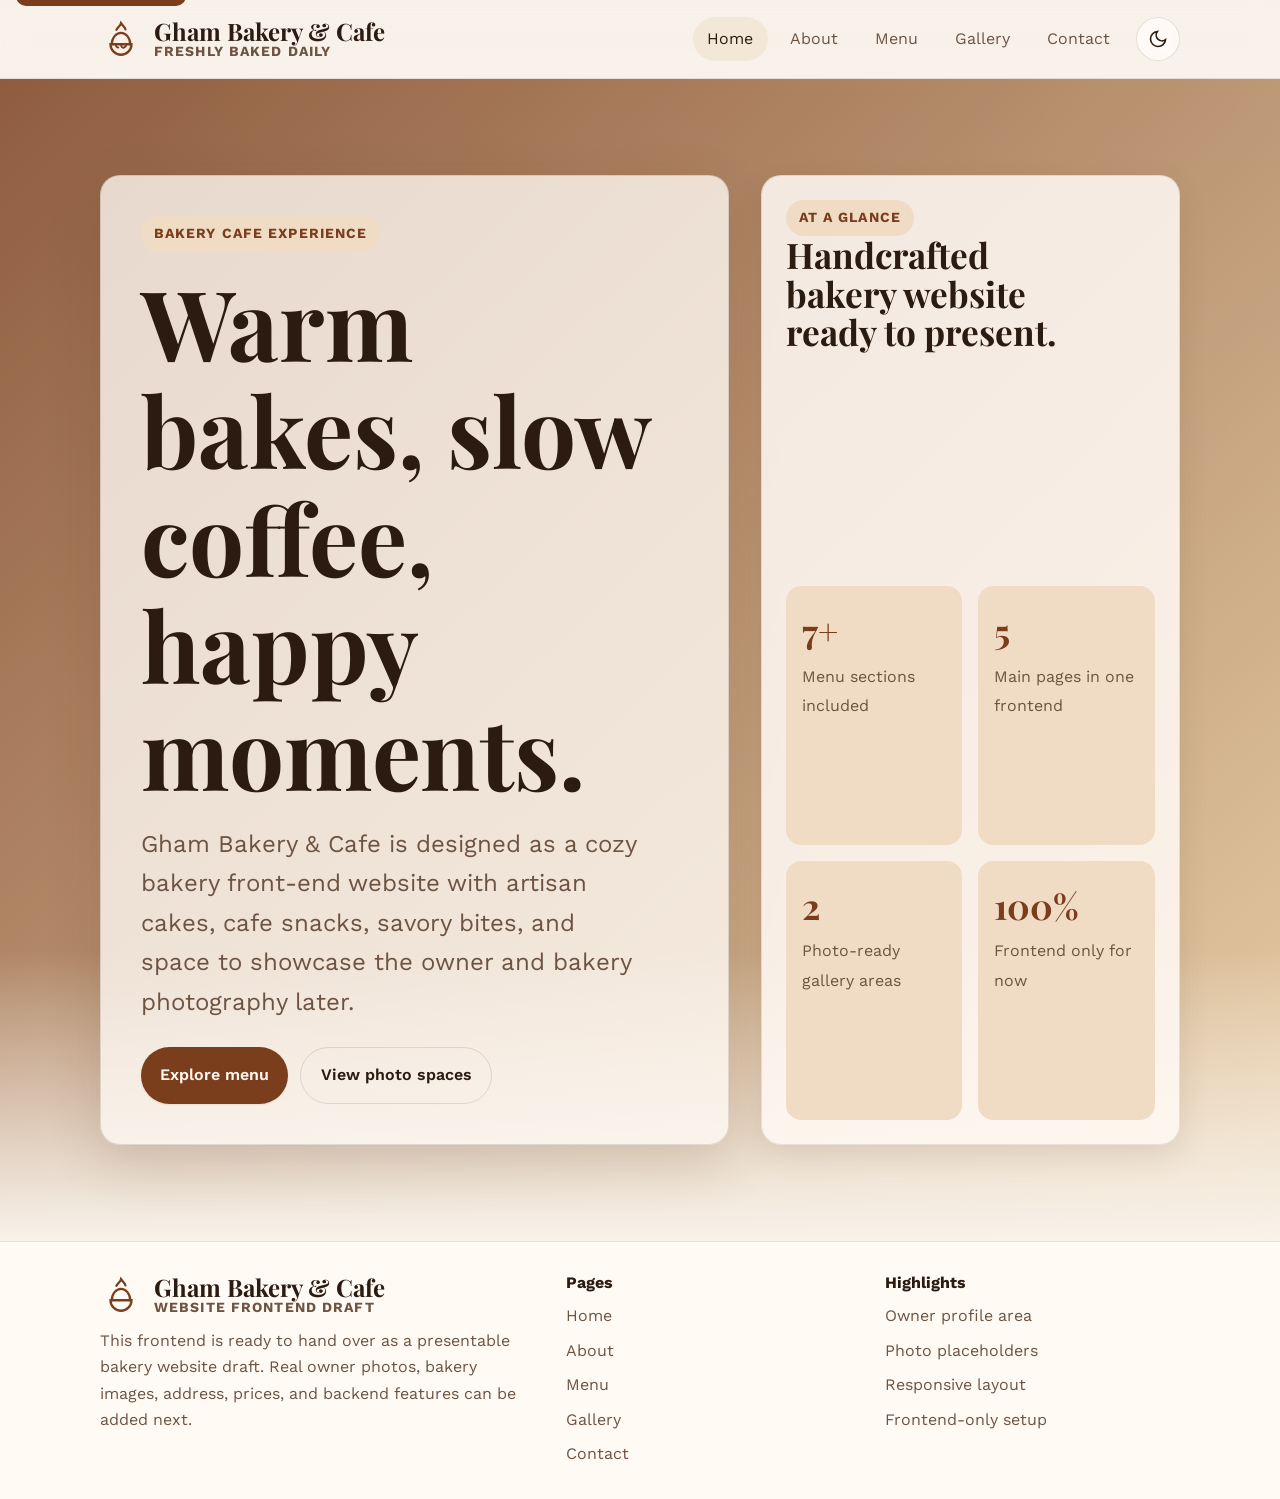
==== bakee.html @ 08cb5651 "Create bakee.html" ====
<!DOCTYPE html>
<html lang="en">
<head>
  <meta charset="UTF-8">
  <meta name="viewport" content="width=device-width, initial-scale=1.0">
  <title>Gham Bakery & Cafe</title>
  <meta name="description" content="Gham Bakery & Cafe serves fresh breads, cakes, pizzas, burgers, beverages, and cafe favorites in a warm bakery setting.">
  <meta property="og:title" content="Gham Bakery & Cafe">
  <meta property="og:description" content="Fresh bakes, cafe favorites, and warm hospitality at Gham Bakery & Cafe.">
  <meta property="og:type" content="website">
  <link rel="preconnect" href="https://fonts.googleapis.com">
  <link rel="preconnect" href="https://fonts.gstatic.com" crossorigin>
  <link href="https://fonts.googleapis.com/css2?family=Playfair+Display:wght@600;700&family=Work+Sans:wght@400;500;600;700&display=swap" rel="stylesheet">
  <style>
    /* Art direction: neighborhood bakery cafe → warm, inviting, handcrafted
       Palette: warm neutrals with deep cocoa accent and bakery gold highlights
       Typography: Playfair Display + Work Sans for artisan warmth with clean readability
       Density: balanced and spacious */

    :root, [data-theme="light"] {
      --text-xs: clamp(0.75rem, 0.7rem + 0.25vw, 0.875rem);
      --text-sm: clamp(0.875rem, 0.8rem + 0.35vw, 1rem);
      --text-base: clamp(1rem, 0.95rem + 0.25vw, 1.125rem);
      --text-lg: clamp(1.125rem, 1rem + 0.75vw, 1.5rem);
      --text-xl: clamp(1.5rem, 1.2rem + 1.25vw, 2.25rem);
      --text-2xl: clamp(2rem, 1.2rem + 2.5vw, 3.5rem);
      --text-3xl: clamp(2.5rem, 1rem + 4vw, 5rem);
      --text-hero: clamp(3rem, 0.5rem + 7vw, 7rem);

      --space-1: 0.25rem;
      --space-2: 0.5rem;
      --space-3: 0.75rem;
      --space-4: 1rem;
      --space-5: 1.25rem;
      --space-6: 1.5rem;
      --space-8: 2rem;
      --space-10: 2.5rem;
      --space-12: 3rem;
      --space-16: 4rem;
      --space-20: 5rem;
      --space-24: 6rem;
      --space-32: 8rem;

      --color-bg: #f8f2ea;
      --color-surface: #fffaf5;
      --color-surface-2: #f3e7d8;
      --color-surface-offset: #ead9c6;
      --color-surface-offset-2: #dcc3a7;
      --color-surface-dynamic: #d1b191;
      --color-divider: #d8c0a7;
      --color-border: rgba(84, 52, 29, 0.14);
      --color-text: #2b1b10;
      --color-text-muted: #6d5342;
      --color-text-faint: #a18671;
      --color-text-inverse: #fff8f0;
      --color-primary: #7a3e1d;
      --color-primary-hover: #5f2f15;
      --color-primary-active: #48210e;
      --color-primary-highlight: #f0dcc5;
      --color-secondary: #c78b2a;
      --color-secondary-soft: #f5e2bf;
      --radius-sm: 0.375rem;
      --radius-md: 0.625rem;
      --radius-lg: 0.95rem;
      --radius-xl: 1.25rem;
      --radius-full: 999px;
      --transition-interactive: 180ms cubic-bezier(0.16, 1, 0.3, 1);
      --shadow-sm: 0 1px 2px rgba(43, 27, 16, 0.08);
      --shadow-md: 0 10px 30px rgba(82, 54, 30, 0.12);
      --shadow-lg: 0 18px 54px rgba(74, 43, 16, 0.16);
      --content-narrow: 680px;
      --content-default: 1080px;
      --content-wide: 1240px;
      --font-display: 'Playfair Display', Georgia, serif;
      --font-body: 'Work Sans', Arial, sans-serif;
      --hero-image: linear-gradient(135deg, rgba(122,62,29,0.84), rgba(199,139,42,0.36)), radial-gradient(circle at top right, rgba(255,255,255,0.24), transparent 30%), url('https://picsum.photos/seed/gham-bakery-hero/1600/1100');
    }

    [data-theme="dark"] {
      --color-bg: #181210;
      --color-surface: #201916;
      --color-surface-2: #2a211c;
      --color-surface-offset: #342821;
      --color-surface-offset-2: #433126;
      --color-surface-dynamic: #583d2c;
      --color-divider: #44352b;
      --color-border: rgba(255, 233, 211, 0.12);
      --color-text: #f5e8da;
      --color-text-muted: #c8ae94;
      --color-text-faint: #8d755f;
      --color-text-inverse: #241812;
      --color-primary: #dd9b53;
      --color-primary-hover: #ebb06f;
      --color-primary-active: #f4c48d;
      --color-primary-highlight: #4a3428;
      --color-secondary: #f0c67b;
      --color-secondary-soft: #3c2c1f;
      --shadow-sm: 0 1px 2px rgba(0,0,0,0.22);
      --shadow-md: 0 10px 30px rgba(0,0,0,0.28);
      --shadow-lg: 0 20px 60px rgba(0,0,0,0.36);
      --hero-image: linear-gradient(135deg, rgba(24,18,16,0.78), rgba(221,155,83,0.26)), radial-gradient(circle at top right, rgba(255,255,255,0.06), transparent 32%), url('https://picsum.photos/seed/gham-bakery-hero-night/1600/1100');
    }

    @media (prefers-color-scheme: dark) {
      :root:not([data-theme]) {
        --color-bg: #181210;
        --color-surface: #201916;
        --color-surface-2: #2a211c;
        --color-surface-offset: #342821;
        --color-surface-offset-2: #433126;
        --color-surface-dynamic: #583d2c;
        --color-divider: #44352b;
        --color-border: rgba(255, 233, 211, 0.12);
        --color-text: #f5e8da;
        --color-text-muted: #c8ae94;
        --color-text-faint: #8d755f;
        --color-text-inverse: #241812;
        --color-primary: #dd9b53;
        --color-primary-hover: #ebb06f;
        --color-primary-active: #f4c48d;
        --color-primary-highlight: #4a3428;
        --color-secondary: #f0c67b;
        --color-secondary-soft: #3c2c1f;
        --shadow-sm: 0 1px 2px rgba(0,0,0,0.22);
        --shadow-md: 0 10px 30px rgba(0,0,0,0.28);
        --shadow-lg: 0 20px 60px rgba(0,0,0,0.36);
        --hero-image: linear-gradient(135deg, rgba(24,18,16,0.78), rgba(221,155,83,0.26)), radial-gradient(circle at top right, rgba(255,255,255,0.06), transparent 32%), url('https://picsum.photos/seed/gham-bakery-hero-night/1600/1100');
      }
    }

    *, *::before, *::after { box-sizing: border-box; margin: 0; padding: 0; }
    html {
      -moz-text-size-adjust: none;
      -webkit-text-size-adjust: none;
      text-size-adjust: none;
      -webkit-font-smoothing: antialiased;
      -moz-osx-font-smoothing: grayscale;
      text-rendering: optimizeLegibility;
      scroll-behavior: smooth;
      scroll-padding-top: 6rem;
    }
    body {
      min-height: 100dvh;
      line-height: 1.65;
      font-family: var(--font-body);
      font-size: var(--text-base);
      color: var(--color-text);
      background: linear-gradient(180deg, var(--color-bg), var(--color-surface));
    }
    img, picture, video, canvas, svg { display: block; max-width: 100%; height: auto; }
    input, button, textarea, select { font: inherit; color: inherit; }
    h1, h2, h3, h4 { text-wrap: balance; line-height: 1.1; }
    p, li { text-wrap: pretty; max-width: 70ch; }
    a { color: inherit; text-decoration: none; }
    button { cursor: pointer; background: none; border: none; }
    ::selection { background: rgba(199, 139, 42, 0.28); color: var(--color-text); }
    :focus-visible { outline: 2px solid var(--color-primary); outline-offset: 3px; border-radius: var(--radius-sm); }
    @media (prefers-reduced-motion: reduce) {
      *, *::before, *::after {
        animation-duration: 0.01ms !important;
        animation-iteration-count: 1 !important;
        transition-duration: 0.01ms !important;
        scroll-behavior: auto !important;
      }
    }

    .skip-link {
      position: absolute;
      left: var(--space-4);
      top: -3rem;
      background: var(--color-primary);
      color: var(--color-text-inverse);
      padding: var(--space-3) var(--space-4);
      border-radius: var(--radius-md);
      z-index: 200;
    }
    .skip-link:focus { top: var(--space-4); }
    .container {
      width: min(calc(100% - 2rem), var(--content-default));
      margin-inline: auto;
    }
    .section {
      padding-block: clamp(var(--space-12), 8vw, var(--space-24));
      content-visibility: auto;
    }
    .eyebrow {
      display: inline-flex;
      align-items: center;
      gap: var(--space-2);
      padding: 0.4rem 0.8rem;
      border-radius: var(--radius-full);
      background: var(--color-primary-highlight);
      color: var(--color-primary);
      font-size: var(--text-xs);
      text-transform: uppercase;
      letter-spacing: 0.08em;
      font-weight: 700;
    }
    .section-title {
      font-family: var(--font-display);
      font-size: var(--text-2xl);
      margin-top: var(--space-4);
      margin-bottom: var(--space-4);
    }
    .section-copy { color: var(--color-text-muted); }
    .btn {
      display: inline-flex;
      align-items: center;
      justify-content: center;
      min-height: 44px;
      padding: 0.9rem 1.2rem;
      border-radius: var(--radius-full);
      font-size: var(--text-sm);
      font-weight: 600;
      transition: transform var(--transition-interactive), background var(--transition-interactive), color var(--transition-interactive), box-shadow var(--transition-interactive);
    }
    .btn:hover { transform: translateY(-1px); }
    .btn-primary {
      background: var(--color-primary);
      color: var(--color-text-inverse);
      box-shadow: var(--shadow-sm);
    }
    .btn-primary:hover { background: var(--color-primary-hover); }
    .btn-secondary {
      background: transparent;
      color: var(--color-text);
      border: 1px solid var(--color-border);
    }
    .btn-secondary:hover { background: var(--color-surface-2); }
    .site-header {
      position: sticky;
      top: 0;
      z-index: 100;
      background: color-mix(in srgb, var(--color-bg) 86%, transparent);
      backdrop-filter: blur(14px);
      border-bottom: 1px solid color-mix(in srgb, var(--color-text) 10%, transparent);
    }
    .nav-wrap {
      display: flex;
      align-items: center;
      justify-content: space-between;
      gap: var(--space-4);
      min-height: 78px;
    }
    .brand {
      display: inline-flex;
      align-items: center;
      gap: var(--space-3);
      font-weight: 700;
    }
    .brand-mark {
      width: 42px;
      height: 42px;
      color: var(--color-primary);
    }
    .brand-name {
      display: flex;
      flex-direction: column;
      line-height: 1.05;
    }
    .brand-name strong {
      font-family: var(--font-display);
      font-size: var(--text-lg);
      font-weight: 700;
    }
    .brand-name span {
      color: var(--color-text-muted);
      font-size: var(--text-xs);
      letter-spacing: 0.08em;
      text-transform: uppercase;
    }
    .nav-actions { display: flex; align-items: center; gap: var(--space-3); }
    .nav-links {
      display: flex;
      align-items: center;
      gap: var(--space-2);
      flex-wrap: wrap;
    }
    .nav-links a {
      min-height: 44px;
      display: inline-flex;
      align-items: center;
      padding: 0.55rem 0.9rem;
      border-radius: var(--radius-full);
      font-size: var(--text-sm);
      color: var(--color-text-muted);
    }
    .nav-links a:hover,
    .nav-links a.active { background: var(--color-surface-2); color: var(--color-text); }
    .theme-toggle, .menu-toggle {
      min-width: 44px;
      min-height: 44px;
      display: inline-grid;
      place-items: center;
      border-radius: var(--radius-full);
      border: 1px solid var(--color-border);
      background: var(--color-surface);
    }
    .menu-toggle { display: none; }

    .hero {
      position: relative;
      min-height: min(88vh, 900px);
      display: grid;
      align-items: center;
      overflow: clip;
    }
    .hero::before {
      content: "";
      position: absolute;
      inset: 0;
      background: var(--hero-image);
      background-size: cover;
      background-position: center;
      transform: scale(1.02);
    }
    .hero::after {
      content: "";
      position: absolute;
      inset: auto 0 0;
      height: 25%;
      background: linear-gradient(to bottom, transparent, var(--color-bg));
    }
    .hero-inner {
      position: relative;
      z-index: 1;
      display: grid;
      grid-template-columns: 1.2fr 0.8fr;
      gap: var(--space-8);
      align-items: end;
      padding-block: clamp(var(--space-16), 10vw, var(--space-24));
    }
    .hero-copy {
      padding: clamp(var(--space-6), 4vw, var(--space-10));
      border-radius: var(--radius-xl);
      background: color-mix(in srgb, var(--color-surface) 78%, transparent);
      box-shadow: var(--shadow-lg);
      border: 1px solid color-mix(in srgb, var(--color-text) 12%, transparent);
    }
    .hero h1 {
      font-family: var(--font-display);
      font-size: var(--text-hero);
      max-width: 9ch;
      margin-top: var(--space-4);
    }
    .hero p {
      font-size: var(--text-lg);
      color: var(--color-text-muted);
      margin-top: var(--space-5);
    }
    .hero-actions {
      display: flex;
      flex-wrap: wrap;
      gap: var(--space-3);
      margin-top: var(--space-6);
    }
    .hero-card {
      align-self: stretch;
      display: grid;
      gap: var(--space-4);
      padding: var(--space-6);
      background: color-mix(in srgb, var(--color-surface) 86%, transparent);
      border-radius: var(--radius-xl);
      border: 1px solid color-mix(in srgb, var(--color-text) 10%, transparent);
      box-shadow: var(--shadow-md);
    }
    .hero-card h2 {
      font-family: var(--font-display);
      font-size: var(--text-xl);
    }
    .hero-stats {
      display: grid;
      grid-template-columns: repeat(2, minmax(0, 1fr));
      gap: var(--space-4);
    }
    .stat {
      padding: var(--space-4);
      border-radius: var(--radius-lg);
      background: var(--color-primary-highlight);
    }
    .stat strong {
      display: block;
      font-size: var(--text-xl);
      font-family: var(--font-display);
      color: var(--color-primary);
    }
    .stat span { color: var(--color-text-muted); font-size: var(--text-sm); }

    .page { display: none; }
    .page.active { display: block; }

    .summary-grid,
    .menu-grid,
    .gallery-grid,
    .info-grid,
    .contact-grid,
    .feature-grid {
      display: grid;
      gap: var(--space-6);
    }
    .summary-grid,
    .feature-grid,
    .contact-grid,
    .info-grid { grid-template-columns: repeat(2, minmax(0, 1fr)); }
    .menu-grid { grid-template-columns: repeat(3, minmax(0, 1fr)); }
    .gallery-grid { grid-template-columns: repeat(12, 1fr); }

    .card {
      background: var(--color-surface);
      border: 1px solid var(--color-border);
      border-radius: var(--radius-xl);
      box-shadow: var(--shadow-sm);
    }
    .card-pad { padding: clamp(var(--space-5), 3vw, var(--space-8)); }
    .card h3 {
      font-size: var(--text-lg);
      margin-bottom: var(--space-3);
    }
    .card p, .card li { color: var(--color-text-muted); }

    .owner-summary {
      display: grid;
      grid-template-columns: 0.8fr 1.2fr;
      gap: var(--space-6);
      align-items: stretch;
      margin-top: var(--space-8);
    }
    .photo-placeholder {
      display: grid;
      place-items: center;
      min-height: 320px;
      background:
        linear-gradient(135deg, color-mix(in srgb, var(--color-secondary) 20%, var(--color-surface-2)), color-mix(in srgb, var(--color-primary) 10%, var(--color-surface))),
        repeating-linear-gradient(45deg, transparent, transparent 10px, rgba(255,255,255,0.12) 10px, rgba(255,255,255,0.12) 20px);
      border: 2px dashed color-mix(in srgb, var(--color-primary) 26%, transparent);
      border-radius: var(--radius-xl);
      text-align: center;
      padding: var(--space-6);
    }
    .photo-placeholder span {
      display: block;
      color: var(--color-primary);
      font-size: var(--text-sm);
      font-weight: 700;
      text-transform: uppercase;
      letter-spacing: 0.08em;
      margin-bottom: var(--space-2);
    }

    .feature-list,
    .contact-list,
    .menu-items,
    .mini-list {
      list-style: none;
      display: grid;
      gap: var(--space-3);
    }
    .feature-list li,
    .menu-items li,
    .mini-list li {
      padding-top: var(--space-3);
      border-top: 1px solid color-mix(in srgb, var(--color-text) 10%, transparent);
    }
    .feature-list li:first-child,
    .menu-items li:first-child,
    .mini-list li:first-child { padding-top: 0; border-top: 0; }

    .menu-card .menu-head {
      display: flex;
      justify-content: space-between;
      gap: var(--space-3);
      align-items: center;
      margin-bottom: var(--space-4);
    }
    .menu-tag {
      padding: 0.35rem 0.7rem;
      border-radius: var(--radius-full);
      background: var(--color-secondary-soft);
      color: var(--color-primary);
      font-size: var(--text-xs);
      font-weight: 700;
      letter-spacing: 0.06em;
      text-transform: uppercase;
    }

    .gallery-item {
      position: relative;
      min-height: 220px;
      overflow: hidden;
      border-radius: var(--radius-xl);
      border: 1px solid var(--color-border);
      background: var(--color-surface);
      box-shadow: var(--shadow-sm);
      display: flex;
      align-items: end;
      padding: var(--space-5);
      isolation: isolate;
    }
    .gallery-item::before {
      content: "";
      position: absolute;
      inset: 0;
      background-size: cover;
      background-position: center;
      opacity: 0.25;
      z-index: -2;
    }
    .gallery-item::after {
      content: "";
      position: absolute;
      inset: 0;
      background: linear-gradient(to top, rgba(23, 16, 11, 0.72), rgba(23, 16, 11, 0.08));
      z-index: -1;
    }
    .gallery-item.large { grid-column: span 7; min-height: 360px; }
    .gallery-item.medium { grid-column: span 5; }
    .gallery-item.small { grid-column: span 4; }
    .gallery-item.tall { min-height: 320px; }
    .gallery-item .label {
      display: inline-block;
      padding: 0.35rem 0.7rem;
      border-radius: var(--radius-full);
      background: rgba(255,255,255,0.16);
      color: #fff8f0;
      font-size: var(--text-xs);
      text-transform: uppercase;
      letter-spacing: 0.08em;
      margin-bottom: var(--space-3);
    }
    .gallery-item h3 { color: #fff8f0; font-size: var(--text-lg); }
    .gallery-item p { color: rgba(255, 248, 240, 0.84); }
    .gallery-placeholder {
      display: grid;
      place-items: center;
      min-height: 300px;
      border: 2px dashed rgba(255,255,255,0.4);
      border-radius: calc(var(--radius-xl) - var(--space-2));
      backdrop-filter: blur(4px);
      text-align: center;
      padding: var(--space-6);
    }

    .gallery-item.one::before { background-image: url('https://picsum.photos/seed/gham-display-counter/1200/900'); }
    .gallery-item.two::before { background-image: url('https://picsum.photos/seed/gham-scenic-front/1200/900'); }
    .gallery-item.three::before { background-image: url('https://picsum.photos/seed/gham-cafe-corner/1200/900'); }
    .gallery-item.four::before { background-image: url('https://picsum.photos/seed/gham-evening-bakery/1200/900'); }
    .gallery-item.five::before { background-image: url('https://picsum.photos/seed/gham-window-view/1200/900'); }

    .contact-card form {
      display: grid;
      gap: var(--space-4);
    }
    .field {
      display: grid;
      gap: var(--space-2);
    }
    .field label { font-weight: 600; font-size: var(--text-sm); }
    .field input,
    .field textarea {
      width: 100%;
      padding: 0.95rem 1rem;
      border-radius: var(--radius-lg);
      border: 1px solid var(--color-border);
      background: var(--color-surface-2);
    }
    .field textarea { min-height: 150px; resize: vertical; }

    .page-hero {
      display: grid;
      gap: var(--space-5);
      align-items: start;
      grid-template-columns: 1fr auto;
      margin-bottom: var(--space-8);
    }
    .page-hero p { color: var(--color-text-muted); }

    footer {
      padding-block: var(--space-8);
      border-top: 1px solid color-mix(in srgb, var(--color-text) 10%, transparent);
      background: color-mix(in srgb, var(--color-surface) 82%, transparent);
    }
    .footer-grid {
      display: grid;
      grid-template-columns: 1.2fr 0.8fr 0.8fr;
      gap: var(--space-6);
      align-items: start;
    }
    .footer-note { color: var(--color-text-muted); font-size: var(--text-sm); }
    .footer-links {
      display: grid;
      gap: var(--space-2);
      font-size: var(--text-sm);
      color: var(--color-text-muted);
    }

    @media (max-width: 980px) {
      .hero-inner,
      .summary-grid,
      .feature-grid,
      .contact-grid,
      .info-grid,
      .owner-summary,
      .footer-grid,
      .page-hero { grid-template-columns: 1fr; }
      .menu-grid { grid-template-columns: repeat(2, minmax(0, 1fr)); }
      .gallery-item.large,
      .gallery-item.medium,
      .gallery-item.small { grid-column: span 6; }
      .nav-links {
        position: absolute;
        inset: calc(100% + 0.5rem) 1rem auto;
        background: var(--color-surface);
        border: 1px solid var(--color-border);
        border-radius: var(--radius-xl);
        box-shadow: var(--shadow-lg);
        padding: var(--space-4);
        display: none;
        flex-direction: column;
        align-items: stretch;
      }
      .nav-links.open { display: flex; }
      .nav-links a { width: 100%; }
      .menu-toggle { display: inline-grid; }
    }

    @media (max-width: 720px) {
      .hero { min-height: auto; }
      .hero-copy, .hero-card { padding: var(--space-5); }
      .hero h1 { max-width: 10ch; }
      .menu-grid { grid-template-columns: 1fr; }
      .gallery-grid { grid-template-columns: repeat(1, 1fr); }
      .gallery-item.large,
      .gallery-item.medium,
      .gallery-item.small { grid-column: auto; min-height: 280px; }
      .hero-stats { grid-template-columns: 1fr; }
      .nav-wrap { min-height: 72px; }
    }
  </style>
</head>
<body>
  <a class="skip-link" href="#main-content">Skip to content</a>
  <header class="site-header">
    <div class="container nav-wrap">
      <a class="brand" href="#home" aria-label="Gham Bakery & Cafe home">
        <svg class="brand-mark" viewBox="0 0 64 64" fill="none" aria-hidden="true">
          <path d="M18 40c0-10 6.6-17.3 14-17.3S46 30 46 40" stroke="currentColor" stroke-width="3.5" stroke-linecap="round"/>
          <path d="M16 40h32c0 8.8-7.2 16-16 16S16 48.8 16 40Z" stroke="currentColor" stroke-width="3.5"/>
          <path d="M25 18c1.6-3.6 6-6 7-10 2 3 5.6 5.3 6.7 9.2" stroke="currentColor" stroke-width="3.5" stroke-linecap="round"/>
          <path d="M24 40c0 2.8 1.8 5 4 5M32 40c0 3.1 2 5.5 4.5 5.5M40 40c0 2.4-1.6 4.4-3.4 4.9" stroke="currentColor" stroke-width="2.7" stroke-linecap="round"/>
        </svg>
        <span class="brand-name"><strong>Gham Bakery & Cafe</strong><span>Freshly baked daily</span></span>
      </a>
      <div class="nav-actions">
        <button class="menu-toggle" type="button" aria-label="Open navigation" aria-expanded="false" data-menu-toggle>
          <svg width="20" height="20" viewBox="0 0 24 24" fill="none" stroke="currentColor" stroke-width="2"><path d="M4 7h16M4 12h16M4 17h16"/></svg>
        </button>
        <nav class="nav-links" aria-label="Primary navigation" data-nav>
          <a href="#home" data-route="home">Home</a>
          <a href="#about" data-route="about">About</a>
          <a href="#menu" data-route="menu">Menu</a>
          <a href="#gallery" data-route="gallery">Gallery</a>
          <a href="#contact" data-route="contact">Contact</a>
        </nav>
        <button class="theme-toggle" type="button" data-theme-toggle aria-label="Switch theme">
          <svg width="20" height="20" viewBox="0 0 24 24" fill="none" stroke="currentColor" stroke-width="2"><path d="M21 12.79A9 9 0 1 1 11.21 3 7 7 0 0 0 21 12.79z"/></svg>
        </button>
      </div>
    </div>
  </header>

  <main id="main-content">
    <section class="hero page active" id="home" data-page="home">
      <div class="container hero-inner">
        <div class="hero-copy">
          <span class="eyebrow">Bakery cafe experience</span>
          <h1>Warm bakes, slow coffee, happy moments.</h1>
          <p>Gham Bakery & Cafe is designed as a cozy bakery front-end website with artisan cakes, cafe snacks, savory bites, and space to showcase the owner and bakery photography later.</p>
          <div class="hero-actions">
            <a class="btn btn-primary" href="#menu">Explore menu</a>
            <a class="btn btn-secondary" href="#gallery">View photo spaces</a>
          </div>
        </div>
        <aside class="hero-card" aria-label="Quick bakery highlights">
          <div>
            <span class="eyebrow">At a glance</span>
            <h2>Handcrafted bakery website ready to present.</h2>
          </div>
          <div class="hero-stats">
            <div class="stat"><strong>7+</strong><span>Menu sections included</span></div>
            <div class="stat"><strong>5</strong><span>Main pages in one frontend</span></div>
            <div class="stat"><strong>2</strong><span>Photo-ready gallery areas</span></div>
            <div class="stat"><strong>100%</strong><span>Frontend only for now</span></div>
          </div>
        </aside>
      </div>
    </section>

    <section class="page section" id="about" data-page="about">
      <div class="container">
        <div class="page-hero">
          <div>
            <span class="eyebrow">About the bakery</span>
            <h2 class="section-title">A warm story for the brand and the people behind it.</h2>
            <p>Use this section to introduce the bakery, the owner, the promise of freshness, and the cafe vibe that makes regular guests come back.</p>
          </div>
          <a class="btn btn-secondary" href="#contact">Book an enquiry</a>
        </div>

        <div class="summary-grid">
          <article class="card card-pad">
            <h3>Bakery summary</h3>
            <p>Gham Bakery & Cafe can be presented as a neighborhood spot for oven-fresh breads, celebration cakes, tea-time snacks, and comfort food served in a welcoming space. The summary copy is intentionally business-ready so you can hand it over directly and refine it later with real history, opening year, or signature items.</p>
          </article>
          <article class="card card-pad">
            <h3>Owner summary</h3>
            <p>The owner section is prepared as a dedicated story area where you can later add a portrait, a short message, and details about the bakery vision, quality standards, and customer care. This creates a more personal brand feel than a menu-only website.</p>
          </article>
        </div>

        <div class="owner-summary">
          <div class="photo-placeholder card">
            <div>
              <span>Owner photo placeholder</span>
              <p>Add the bakery owner image here later. This block is already sized for a portrait or half-body photo.</p>
            </div>
          </div>
          <article class="card card-pad">
            <h3>Why guests choose Gham Bakery & Cafe</h3>
            <ul class="feature-list">
              <li>Fresh bakery display with classic cakes, pastries, brownies, cookies, and quick dessert options.</li>
              <li>Cafe-style menu that goes beyond sweets with pizzas, burgers, sandwiches, fries, and beverages.</li>
              <li>A space designed for casual family visits, evening coffee breaks, takeaway orders, and small celebrations.</li>
              <li>Owner-focused storytelling area that can later include a personal note, photograph, and bakery journey.</li>
            </ul>
          </article>
        </div>
      </div>
    </section>

    <section class="page section" id="menu" data-page="menu">
      <div class="container">
        <div class="page-hero">
          <div>
            <span class="eyebrow">Menu page</span>
            <h2 class="section-title">A bakery cafe menu with sweet, savory, and beverage sections.</h2>
            <p>This menu is structured to feel complete for a bakery cafe, while still being easy to edit later when the owner shares exact items and prices.</p>
          </div>
          <a class="btn btn-primary" href="#contact">Ask for custom pricing</a>
        </div>

        <div class="menu-grid">
          <article class="card card-pad menu-card">
            <div class="menu-head"><h3>Cakes</h3><span class="menu-tag">Celebration</span></div>
            <ul class="menu-items">
              <li>Chocolate truffle cake</li>
              <li>Black forest cake</li>
              <li>Fresh fruit cake</li>
              <li>Red velvet cake</li>
              <li>Butterscotch crunch cake</li>
            </ul>
          </article>
          <article class="card card-pad menu-card">
            <div class="menu-head"><h3>Pastries & Desserts</h3><span class="menu-tag">Sweet bites</span></div>
            <ul class="menu-items">
              <li>Mini pastries</li>
              <li>Brownies</li>
              <li>Cheesecake slices</li>
              <li>Muffins</li>
              <li>Cookies and tea cakes</li>
            </ul>
          </article>
          <article class="card card-pad menu-card">
            <div class="menu-head"><h3>Beverages</h3><span class="menu-tag">Cafe drinks</span></div>
            <ul class="menu-items">
              <li>Espresso and Americano</li>
              <li>Cappuccino and latte</li>
              <li>Cold coffee</li>
              <li>Hot chocolate</li>
              <li>Tea, green tea, iced tea</li>
            </ul>
          </article>
          <article class="card card-pad menu-card">
            <div class="menu-head"><h3>Pizzas</h3><span class="menu-tag">Savory</span></div>
            <ul class="menu-items">
              <li>Margherita pizza</li>
              <li>Farm fresh pizza</li>
              <li>Corn and cheese pizza</li>
              <li>Paneer tikka pizza</li>
              <li>Loaded veggie pizza</li>
            </ul>
          </article>
          <article class="card card-pad menu-card">
            <div class="menu-head"><h3>Burgers</h3><span class="menu-tag">Cafe favorites</span></div>
            <ul class="menu-items">
              <li>Classic veg burger</li>
              <li>Crispy paneer burger</li>
              <li>Cheese burst burger</li>
              <li>Peri peri burger</li>
              <li>Fries combo burger</li>
            </ul>
          </article>
          <article class="card card-pad menu-card">
            <div class="menu-head"><h3>Sandwiches & Wraps</h3><span class="menu-tag">Quick eats</span></div>
            <ul class="menu-items">
              <li>Grilled veg sandwich</li>
              <li>Cheese corn sandwich</li>
              <li>Paneer tikka wrap</li>
              <li>Mexican veggie wrap</li>
              <li>Club sandwich</li>
            </ul>
          </article>
          <article class="card card-pad menu-card">
            <div class="menu-head"><h3>Snacks</h3><span class="menu-tag">Tea-time</span></div>
            <ul class="menu-items">
              <li>Garlic bread</li>
              <li>French fries</li>
              <li>Cheese loaded fries</li>
              <li>Puff patties</li>
              <li>Nachos with dip</li>
            </ul>
          </article>
          <article class="card card-pad menu-card">
            <div class="menu-head"><h3>Breads & Daily Bakes</h3><span class="menu-tag">Fresh oven</span></div>
            <ul class="menu-items">
              <li>Milk bread loaf</li>
              <li>Garlic loaf</li>
              <li>Bun maska</li>
              <li>Croissants</li>
              <li>Focaccia and artisan buns</li>
            </ul>
          </article>
          <article class="card card-pad menu-card">
            <div class="menu-head"><h3>Special orders</h3><span class="menu-tag">Custom</span></div>
            <ul class="menu-items">
              <li>Birthday and anniversary cakes</li>
              <li>Bulk dessert boxes</li>
              <li>Party snack platters</li>
              <li>Corporate gifting hampers</li>
              <li>Seasonal festive bakes</li>
            </ul>
          </article>
        </div>
      </div>
    </section>

    <section class="page section" id="gallery" data-page="gallery">
      <div class="container">
        <div class="page-hero">
          <div>
            <span class="eyebrow">Photo gallery</span>
            <h2 class="section-title">Dedicated spaces for bakery photos, interiors, and scenic outside views.</h2>
            <p>The gallery mixes visual placeholders with ready-made captions so real photos can be replaced later without redesigning the page.</p>
          </div>
          <a class="btn btn-secondary" href="#about">See owner section</a>
        </div>

        <div class="gallery-grid">
          <article class="gallery-item large one">
            <div class="gallery-placeholder">
              <div>
                <span class="label">Inside bakery</span>
                <h3>Main bakery display area</h3>
                <p>Replace this area with a real wide photo of the bakery interior, pastry counter, or seating zone.</p>
              </div>
            </div>
          </article>
          <article class="gallery-item medium two tall">
            <div class="gallery-placeholder">
              <div>
                <span class="label">Outside view</span>
                <h3>Scenic front view</h3>
                <p>Keep this spot for the building exterior, entrance branding, or evening storefront lighting.</p>
              </div>
            </div>
          </article>
          <article class="gallery-item small three">
            <div class="gallery-placeholder">
              <div>
                <span class="label">Cafe corner</span>
                <h3>Seating or coffee station</h3>
                <p>Add a cozy cafe photo here.</p>
              </div>
            </div>
          </article>
          <article class="gallery-item small four">
            <div class="gallery-placeholder">
              <div>
                <span class="label">Evening mood</span>
                <h3>Night lighting shot</h3>
                <p>Use for outside ambience or signage.</p>
              </div>
            </div>
          </article>
          <article class="gallery-item medium five">
            <div class="gallery-placeholder">
              <div>
                <span class="label">Window scene</span>
                <h3>Bakery and neighborhood feel</h3>
                <p>Ideal for scenic road-side view, storefront glass, or customer-facing corner shots.</p>
              </div>
            </div>
          </article>
        </div>
      </div>
    </section>

    <section class="page section" id="contact" data-page="contact">
      <div class="container">
        <div class="page-hero">
          <div>
            <span class="eyebrow">Contact page</span>
            <h2 class="section-title">Clear contact details, enquiry form, and bakery visit information.</h2>
            <p>This page is frontend-only right now, so the form is ready visually and can be connected to backend logic later.</p>
          </div>
          <a class="btn btn-primary" href="#home">Back to home</a>
        </div>

        <div class="contact-grid">
          <article class="card card-pad">
            <h3>Visit or contact</h3>
            <ul class="contact-list">
              <li><strong>Phone:</strong> +91 XXXXX XXXXX</li>
              <li><strong>Email:</strong> hello@ghambakerycafe.com</li>
              <li><strong>Address:</strong> Add full bakery address here</li>
              <li><strong>Hours:</strong> 9:00 AM to 10:00 PM (editable)</li>
              <li><strong>Services:</strong> Dine-in, takeaway, custom cake orders, celebrations</li>
            </ul>
          </article>
          <article class="card card-pad contact-card">
            <h3>Send an enquiry</h3>
            <form>
              <div class="field">
                <label for="name">Name</label>
                <input id="name" type="text" placeholder="Your name">
              </div>
              <div class="field">
                <label for="phone">Phone</label>
                <input id="phone" type="tel" placeholder="Your phone number">
              </div>
              <div class="field">
                <label for="message">Message</label>
                <textarea id="message" placeholder="Ask about cakes, bookings, or custom orders"></textarea>
              </div>
              <button class="btn btn-primary" type="button">Frontend form ready</button>
            </form>
          </article>
        </div>

        <div class="info-grid" style="margin-top: var(--space-6);">
          <article class="card card-pad">
            <h3>What this website already includes</h3>
            <ul class="mini-list">
              <li>Dedicated home, about, menu, gallery, and contact sections.</li>
              <li>Navbar with smooth section-based navigation and mobile menu.</li>
              <li>Photo placeholders for owner, bakery inside, and scenic outside view.</li>
              <li>Responsive frontend structure with dark mode support.</li>
            </ul>
          </article>
          <article class="card card-pad">
            <h3>What can be added next</h3>
            <ul class="mini-list">
              <li>Real contact form submission and admin management.</li>
              <li>WhatsApp ordering, online menu prices, and cake booking flow.</li>
              <li>Photo uploads, Google Maps embed, and real testimonials.</li>
              <li>Backend dashboard, order system, and dynamic content editing.</li>
            </ul>
          </article>
        </div>
      </div>
    </section>
  </main>

  <footer>
    <div class="container footer-grid">
      <div>
        <div class="brand" style="margin-bottom: var(--space-3);">
          <svg class="brand-mark" viewBox="0 0 64 64" fill="none" aria-hidden="true">
            <path d="M18 40c0-10 6.6-17.3 14-17.3S46 30 46 40" stroke="currentColor" stroke-width="3.5" stroke-linecap="round"/>
            <path d="M16 40h32c0 8.8-7.2 16-16 16S16 48.8 16 40Z" stroke="currentColor" stroke-width="3.5"/>
            <path d="M25 18c1.6-3.6 6-6 7-10 2 3 5.6 5.3 6.7 9.2" stroke="currentColor" stroke-width="3.5" stroke-linecap="round"/>
          </svg>
          <span class="brand-name"><strong>Gham Bakery & Cafe</strong><span>Website frontend draft</span></span>
        </div>
        <p class="footer-note">This frontend is ready to hand over as a presentable bakery website draft. Real owner photos, bakery images, address, prices, and backend features can be added next.</p>
      </div>
      <div>
        <h3 style="font-size: var(--text-sm); margin-bottom: var(--space-3);">Pages</h3>
        <nav class="footer-links" aria-label="Footer pages">
          <a href="#home">Home</a>
          <a href="#about">About</a>
          <a href="#menu">Menu</a>
          <a href="#gallery">Gallery</a>
          <a href="#contact">Contact</a>
        </nav>
      </div>
      <div>
        <h3 style="font-size: var(--text-sm); margin-bottom: var(--space-3);">Highlights</h3>
        <div class="footer-links">
          <span>Owner profile area</span>
          <span>Photo placeholders</span>
          <span>Responsive layout</span>
          <span>Frontend-only setup</span>
        </div>
      </div>
    </div>
  </footer>

  <script>
    (function () {
      const html = document.documentElement;
      const toggle = document.querySelector('[data-theme-toggle]');
      const prefersDark = window.matchMedia('(prefers-color-scheme: dark)').matches;
      let theme = prefersDark ? 'dark' : 'light';
      html.setAttribute('data-theme', theme);

      const updateThemeIcon = () => {
        toggle.innerHTML = theme === 'dark'
          ? '<svg width="20" height="20" viewBox="0 0 24 24" fill="none" stroke="currentColor" stroke-width="2"><circle cx="12" cy="12" r="5"/><path d="M12 1v2M12 21v2M4.22 4.22l1.42 1.42M18.36 18.36l1.42 1.42M1 12h2M21 12h2M4.22 19.78l1.42-1.42M18.36 5.64l1.42-1.42"/></svg>'
          : '<svg width="20" height="20" viewBox="0 0 24 24" fill="none" stroke="currentColor" stroke-width="2"><path d="M21 12.79A9 9 0 1 1 11.21 3 7 7 0 0 0 21 12.79z"/></svg>';
        toggle.setAttribute('aria-label', 'Switch to ' + (theme === 'dark' ? 'light' : 'dark') + ' mode');
      };
      updateThemeIcon();
      toggle.addEventListener('click', () => {
        theme = theme === 'dark' ? 'light' : 'dark';
        html.setAttribute('data-theme', theme);
        updateThemeIcon();
      });

      const pages = document.querySelectorAll('[data-page]');
      const links = document.querySelectorAll('[data-route]');
      const nav = document.querySelector('[data-nav]');
      const menuToggle = document.querySelector('[data-menu-toggle]');

      const showPage = () => {
        const route = (window.location.hash || '#home').replace('#', '');
        pages.forEach(page => page.classList.toggle('active', page.dataset.page === route));
        links.forEach(link => link.classList.toggle('active', link.dataset.route === route));
        nav.classList.remove('open');
        menuToggle.setAttribute('aria-expanded', 'false');
        window.scrollTo({ top: 0, behavior: 'smooth' });
      };

      menuToggle.addEventListener('click', () => {
        const open = nav.classList.toggle('open');
        menuToggle.setAttribute('aria-expanded', String(open));
      });

      window.addEventListener('hashchange', showPage);
      showPage();
    })();
  </script>
</body>
</html>
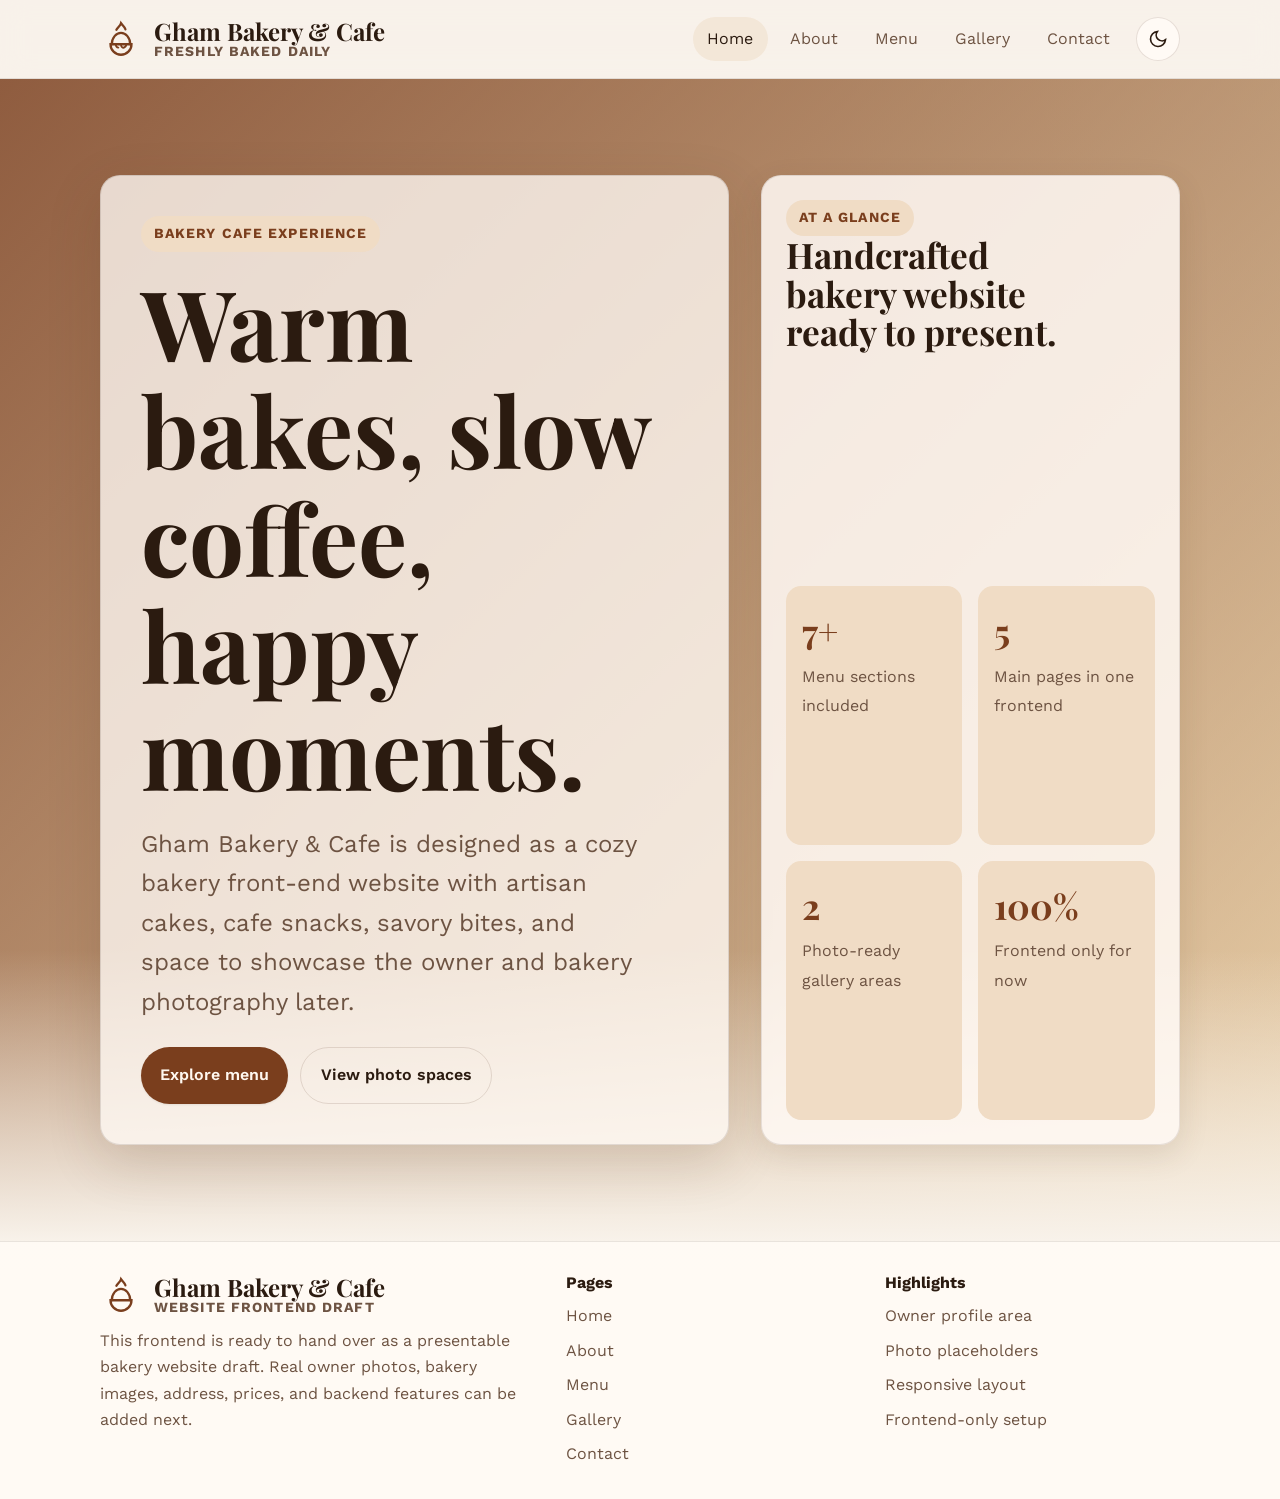
==== commit ca453e7a: "Update bakee.html" ====
--- a/bakee.html
+++ b/bakee.html
@@ -11,634 +11,9 @@
   <link rel="preconnect" href="https://fonts.googleapis.com">
   <link rel="preconnect" href="https://fonts.gstatic.com" crossorigin>
   <link href="https://fonts.googleapis.com/css2?family=Playfair+Display:wght@600;700&family=Work+Sans:wght@400;500;600;700&display=swap" rel="stylesheet">
-  <style>
-    /* Art direction: neighborhood bakery cafe → warm, inviting, handcrafted
-       Palette: warm neutrals with deep cocoa accent and bakery gold highlights
-       Typography: Playfair Display + Work Sans for artisan warmth with clean readability
-       Density: balanced and spacious */
-
-    :root, [data-theme="light"] {
-      --text-xs: clamp(0.75rem, 0.7rem + 0.25vw, 0.875rem);
-      --text-sm: clamp(0.875rem, 0.8rem + 0.35vw, 1rem);
-      --text-base: clamp(1rem, 0.95rem + 0.25vw, 1.125rem);
-      --text-lg: clamp(1.125rem, 1rem + 0.75vw, 1.5rem);
-      --text-xl: clamp(1.5rem, 1.2rem + 1.25vw, 2.25rem);
-      --text-2xl: clamp(2rem, 1.2rem + 2.5vw, 3.5rem);
-      --text-3xl: clamp(2.5rem, 1rem + 4vw, 5rem);
-      --text-hero: clamp(3rem, 0.5rem + 7vw, 7rem);
-
-      --space-1: 0.25rem;
-      --space-2: 0.5rem;
-      --space-3: 0.75rem;
-      --space-4: 1rem;
-      --space-5: 1.25rem;
-      --space-6: 1.5rem;
-      --space-8: 2rem;
-      --space-10: 2.5rem;
-      --space-12: 3rem;
-      --space-16: 4rem;
-      --space-20: 5rem;
-      --space-24: 6rem;
-      --space-32: 8rem;
-
-      --color-bg: #f8f2ea;
-      --color-surface: #fffaf5;
-      --color-surface-2: #f3e7d8;
-      --color-surface-offset: #ead9c6;
-      --color-surface-offset-2: #dcc3a7;
-      --color-surface-dynamic: #d1b191;
-      --color-divider: #d8c0a7;
-      --color-border: rgba(84, 52, 29, 0.14);
-      --color-text: #2b1b10;
-      --color-text-muted: #6d5342;
-      --color-text-faint: #a18671;
-      --color-text-inverse: #fff8f0;
-      --color-primary: #7a3e1d;
-      --color-primary-hover: #5f2f15;
-      --color-primary-active: #48210e;
-      --color-primary-highlight: #f0dcc5;
-      --color-secondary: #c78b2a;
-      --color-secondary-soft: #f5e2bf;
-      --radius-sm: 0.375rem;
-      --radius-md: 0.625rem;
-      --radius-lg: 0.95rem;
-      --radius-xl: 1.25rem;
-      --radius-full: 999px;
-      --transition-interactive: 180ms cubic-bezier(0.16, 1, 0.3, 1);
-      --shadow-sm: 0 1px 2px rgba(43, 27, 16, 0.08);
-      --shadow-md: 0 10px 30px rgba(82, 54, 30, 0.12);
-      --shadow-lg: 0 18px 54px rgba(74, 43, 16, 0.16);
-      --content-narrow: 680px;
-      --content-default: 1080px;
-      --content-wide: 1240px;
-      --font-display: 'Playfair Display', Georgia, serif;
-      --font-body: 'Work Sans', Arial, sans-serif;
-      --hero-image: linear-gradient(135deg, rgba(122,62,29,0.84), rgba(199,139,42,0.36)), radial-gradient(circle at top right, rgba(255,255,255,0.24), transparent 30%), url('https://picsum.photos/seed/gham-bakery-hero/1600/1100');
-    }
-
-    [data-theme="dark"] {
-      --color-bg: #181210;
-      --color-surface: #201916;
-      --color-surface-2: #2a211c;
-      --color-surface-offset: #342821;
-      --color-surface-offset-2: #433126;
-      --color-surface-dynamic: #583d2c;
-      --color-divider: #44352b;
-      --color-border: rgba(255, 233, 211, 0.12);
-      --color-text: #f5e8da;
-      --color-text-muted: #c8ae94;
-      --color-text-faint: #8d755f;
-      --color-text-inverse: #241812;
-      --color-primary: #dd9b53;
-      --color-primary-hover: #ebb06f;
-      --color-primary-active: #f4c48d;
-      --color-primary-highlight: #4a3428;
-      --color-secondary: #f0c67b;
-      --color-secondary-soft: #3c2c1f;
-      --shadow-sm: 0 1px 2px rgba(0,0,0,0.22);
-      --shadow-md: 0 10px 30px rgba(0,0,0,0.28);
-      --shadow-lg: 0 20px 60px rgba(0,0,0,0.36);
-      --hero-image: linear-gradient(135deg, rgba(24,18,16,0.78), rgba(221,155,83,0.26)), radial-gradient(circle at top right, rgba(255,255,255,0.06), transparent 32%), url('https://picsum.photos/seed/gham-bakery-hero-night/1600/1100');
-    }
-
-    @media (prefers-color-scheme: dark) {
-      :root:not([data-theme]) {
-        --color-bg: #181210;
-        --color-surface: #201916;
-        --color-surface-2: #2a211c;
-        --color-surface-offset: #342821;
-        --color-surface-offset-2: #433126;
-        --color-surface-dynamic: #583d2c;
-        --color-divider: #44352b;
-        --color-border: rgba(255, 233, 211, 0.12);
-        --color-text: #f5e8da;
-        --color-text-muted: #c8ae94;
-        --color-text-faint: #8d755f;
-        --color-text-inverse: #241812;
-        --color-primary: #dd9b53;
-        --color-primary-hover: #ebb06f;
-        --color-primary-active: #f4c48d;
-        --color-primary-highlight: #4a3428;
-        --color-secondary: #f0c67b;
-        --color-secondary-soft: #3c2c1f;
-        --shadow-sm: 0 1px 2px rgba(0,0,0,0.22);
-        --shadow-md: 0 10px 30px rgba(0,0,0,0.28);
-        --shadow-lg: 0 20px 60px rgba(0,0,0,0.36);
-        --hero-image: linear-gradient(135deg, rgba(24,18,16,0.78), rgba(221,155,83,0.26)), radial-gradient(circle at top right, rgba(255,255,255,0.06), transparent 32%), url('https://picsum.photos/seed/gham-bakery-hero-night/1600/1100');
-      }
-    }
-
-    *, *::before, *::after { box-sizing: border-box; margin: 0; padding: 0; }
-    html {
-      -moz-text-size-adjust: none;
-      -webkit-text-size-adjust: none;
-      text-size-adjust: none;
-      -webkit-font-smoothing: antialiased;
-      -moz-osx-font-smoothing: grayscale;
-      text-rendering: optimizeLegibility;
-      scroll-behavior: smooth;
-      scroll-padding-top: 6rem;
-    }
-    body {
-      min-height: 100dvh;
-      line-height: 1.65;
-      font-family: var(--font-body);
-      font-size: var(--text-base);
-      color: var(--color-text);
-      background: linear-gradient(180deg, var(--color-bg), var(--color-surface));
-    }
-    img, picture, video, canvas, svg { display: block; max-width: 100%; height: auto; }
-    input, button, textarea, select { font: inherit; color: inherit; }
-    h1, h2, h3, h4 { text-wrap: balance; line-height: 1.1; }
-    p, li { text-wrap: pretty; max-width: 70ch; }
-    a { color: inherit; text-decoration: none; }
-    button { cursor: pointer; background: none; border: none; }
-    ::selection { background: rgba(199, 139, 42, 0.28); color: var(--color-text); }
-    :focus-visible { outline: 2px solid var(--color-primary); outline-offset: 3px; border-radius: var(--radius-sm); }
-    @media (prefers-reduced-motion: reduce) {
-      *, *::before, *::after {
-        animation-duration: 0.01ms !important;
-        animation-iteration-count: 1 !important;
-        transition-duration: 0.01ms !important;
-        scroll-behavior: auto !important;
-      }
-    }
-
-    .skip-link {
-      position: absolute;
-      left: var(--space-4);
-      top: -3rem;
-      background: var(--color-primary);
-      color: var(--color-text-inverse);
-      padding: var(--space-3) var(--space-4);
-      border-radius: var(--radius-md);
-      z-index: 200;
-    }
-    .skip-link:focus { top: var(--space-4); }
-    .container {
-      width: min(calc(100% - 2rem), var(--content-default));
-      margin-inline: auto;
-    }
-    .section {
-      padding-block: clamp(var(--space-12), 8vw, var(--space-24));
-      content-visibility: auto;
-    }
-    .eyebrow {
-      display: inline-flex;
-      align-items: center;
-      gap: var(--space-2);
-      padding: 0.4rem 0.8rem;
-      border-radius: var(--radius-full);
-      background: var(--color-primary-highlight);
-      color: var(--color-primary);
-      font-size: var(--text-xs);
-      text-transform: uppercase;
-      letter-spacing: 0.08em;
-      font-weight: 700;
-    }
-    .section-title {
-      font-family: var(--font-display);
-      font-size: var(--text-2xl);
-      margin-top: var(--space-4);
-      margin-bottom: var(--space-4);
-    }
-    .section-copy { color: var(--color-text-muted); }
-    .btn {
-      display: inline-flex;
-      align-items: center;
-      justify-content: center;
-      min-height: 44px;
-      padding: 0.9rem 1.2rem;
-      border-radius: var(--radius-full);
-      font-size: var(--text-sm);
-      font-weight: 600;
-      transition: transform var(--transition-interactive), background var(--transition-interactive), color var(--transition-interactive), box-shadow var(--transition-interactive);
-    }
-    .btn:hover { transform: translateY(-1px); }
-    .btn-primary {
-      background: var(--color-primary);
-      color: var(--color-text-inverse);
-      box-shadow: var(--shadow-sm);
-    }
-    .btn-primary:hover { background: var(--color-primary-hover); }
-    .btn-secondary {
-      background: transparent;
-      color: var(--color-text);
-      border: 1px solid var(--color-border);
-    }
-    .btn-secondary:hover { background: var(--color-surface-2); }
-    .site-header {
-      position: sticky;
-      top: 0;
-      z-index: 100;
-      background: color-mix(in srgb, var(--color-bg) 86%, transparent);
-      backdrop-filter: blur(14px);
-      border-bottom: 1px solid color-mix(in srgb, var(--color-text) 10%, transparent);
-    }
-    .nav-wrap {
-      display: flex;
-      align-items: center;
-      justify-content: space-between;
-      gap: var(--space-4);
-      min-height: 78px;
-    }
-    .brand {
-      display: inline-flex;
-      align-items: center;
-      gap: var(--space-3);
-      font-weight: 700;
-    }
-    .brand-mark {
-      width: 42px;
-      height: 42px;
-      color: var(--color-primary);
-    }
-    .brand-name {
-      display: flex;
-      flex-direction: column;
-      line-height: 1.05;
-    }
-    .brand-name strong {
-      font-family: var(--font-display);
-      font-size: var(--text-lg);
-      font-weight: 700;
-    }
-    .brand-name span {
-      color: var(--color-text-muted);
-      font-size: var(--text-xs);
-      letter-spacing: 0.08em;
-      text-transform: uppercase;
-    }
-    .nav-actions { display: flex; align-items: center; gap: var(--space-3); }
-    .nav-links {
-      display: flex;
-      align-items: center;
-      gap: var(--space-2);
-      flex-wrap: wrap;
-    }
-    .nav-links a {
-      min-height: 44px;
-      display: inline-flex;
-      align-items: center;
-      padding: 0.55rem 0.9rem;
-      border-radius: var(--radius-full);
-      font-size: var(--text-sm);
-      color: var(--color-text-muted);
-    }
-    .nav-links a:hover,
-    .nav-links a.active { background: var(--color-surface-2); color: var(--color-text); }
-    .theme-toggle, .menu-toggle {
-      min-width: 44px;
-      min-height: 44px;
-      display: inline-grid;
-      place-items: center;
-      border-radius: var(--radius-full);
-      border: 1px solid var(--color-border);
-      background: var(--color-surface);
-    }
-    .menu-toggle { display: none; }
-
-    .hero {
-      position: relative;
-      min-height: min(88vh, 900px);
-      display: grid;
-      align-items: center;
-      overflow: clip;
-    }
-    .hero::before {
-      content: "";
-      position: absolute;
-      inset: 0;
-      background: var(--hero-image);
-      background-size: cover;
-      background-position: center;
-      transform: scale(1.02);
-    }
-    .hero::after {
-      content: "";
-      position: absolute;
-      inset: auto 0 0;
-      height: 25%;
-      background: linear-gradient(to bottom, transparent, var(--color-bg));
-    }
-    .hero-inner {
-      position: relative;
-      z-index: 1;
-      display: grid;
-      grid-template-columns: 1.2fr 0.8fr;
-      gap: var(--space-8);
-      align-items: end;
-      padding-block: clamp(var(--space-16), 10vw, var(--space-24));
-    }
-    .hero-copy {
-      padding: clamp(var(--space-6), 4vw, var(--space-10));
-      border-radius: var(--radius-xl);
-      background: color-mix(in srgb, var(--color-surface) 78%, transparent);
-      box-shadow: var(--shadow-lg);
-      border: 1px solid color-mix(in srgb, var(--color-text) 12%, transparent);
-    }
-    .hero h1 {
-      font-family: var(--font-display);
-      font-size: var(--text-hero);
-      max-width: 9ch;
-      margin-top: var(--space-4);
-    }
-    .hero p {
-      font-size: var(--text-lg);
-      color: var(--color-text-muted);
-      margin-top: var(--space-5);
-    }
-    .hero-actions {
-      display: flex;
-      flex-wrap: wrap;
-      gap: var(--space-3);
-      margin-top: var(--space-6);
-    }
-    .hero-card {
-      align-self: stretch;
-      display: grid;
-      gap: var(--space-4);
-      padding: var(--space-6);
-      background: color-mix(in srgb, var(--color-surface) 86%, transparent);
-      border-radius: var(--radius-xl);
-      border: 1px solid color-mix(in srgb, var(--color-text) 10%, transparent);
-      box-shadow: var(--shadow-md);
-    }
-    .hero-card h2 {
-      font-family: var(--font-display);
-      font-size: var(--text-xl);
-    }
-    .hero-stats {
-      display: grid;
-      grid-template-columns: repeat(2, minmax(0, 1fr));
-      gap: var(--space-4);
-    }
-    .stat {
-      padding: var(--space-4);
-      border-radius: var(--radius-lg);
-      background: var(--color-primary-highlight);
-    }
-    .stat strong {
-      display: block;
-      font-size: var(--text-xl);
-      font-family: var(--font-display);
-      color: var(--color-primary);
-    }
-    .stat span { color: var(--color-text-muted); font-size: var(--text-sm); }
-
-    .page { display: none; }
-    .page.active { display: block; }
-
-    .summary-grid,
-    .menu-grid,
-    .gallery-grid,
-    .info-grid,
-    .contact-grid,
-    .feature-grid {
-      display: grid;
-      gap: var(--space-6);
-    }
-    .summary-grid,
-    .feature-grid,
-    .contact-grid,
-    .info-grid { grid-template-columns: repeat(2, minmax(0, 1fr)); }
-    .menu-grid { grid-template-columns: repeat(3, minmax(0, 1fr)); }
-    .gallery-grid { grid-template-columns: repeat(12, 1fr); }
-
-    .card {
-      background: var(--color-surface);
-      border: 1px solid var(--color-border);
-      border-radius: var(--radius-xl);
-      box-shadow: var(--shadow-sm);
-    }
-    .card-pad { padding: clamp(var(--space-5), 3vw, var(--space-8)); }
-    .card h3 {
-      font-size: var(--text-lg);
-      margin-bottom: var(--space-3);
-    }
-    .card p, .card li { color: var(--color-text-muted); }
-
-    .owner-summary {
-      display: grid;
-      grid-template-columns: 0.8fr 1.2fr;
-      gap: var(--space-6);
-      align-items: stretch;
-      margin-top: var(--space-8);
-    }
-    .photo-placeholder {
-      display: grid;
-      place-items: center;
-      min-height: 320px;
-      background:
-        linear-gradient(135deg, color-mix(in srgb, var(--color-secondary) 20%, var(--color-surface-2)), color-mix(in srgb, var(--color-primary) 10%, var(--color-surface))),
-        repeating-linear-gradient(45deg, transparent, transparent 10px, rgba(255,255,255,0.12) 10px, rgba(255,255,255,0.12) 20px);
-      border: 2px dashed color-mix(in srgb, var(--color-primary) 26%, transparent);
-      border-radius: var(--radius-xl);
-      text-align: center;
-      padding: var(--space-6);
-    }
-    .photo-placeholder span {
-      display: block;
-      color: var(--color-primary);
-      font-size: var(--text-sm);
-      font-weight: 700;
-      text-transform: uppercase;
-      letter-spacing: 0.08em;
-      margin-bottom: var(--space-2);
-    }
-
-    .feature-list,
-    .contact-list,
-    .menu-items,
-    .mini-list {
-      list-style: none;
-      display: grid;
-      gap: var(--space-3);
-    }
-    .feature-list li,
-    .menu-items li,
-    .mini-list li {
-      padding-top: var(--space-3);
-      border-top: 1px solid color-mix(in srgb, var(--color-text) 10%, transparent);
-    }
-    .feature-list li:first-child,
-    .menu-items li:first-child,
-    .mini-list li:first-child { padding-top: 0; border-top: 0; }
-
-    .menu-card .menu-head {
-      display: flex;
-      justify-content: space-between;
-      gap: var(--space-3);
-      align-items: center;
-      margin-bottom: var(--space-4);
-    }
-    .menu-tag {
-      padding: 0.35rem 0.7rem;
-      border-radius: var(--radius-full);
-      background: var(--color-secondary-soft);
-      color: var(--color-primary);
-      font-size: var(--text-xs);
-      font-weight: 700;
-      letter-spacing: 0.06em;
-      text-transform: uppercase;
-    }
-
-    .gallery-item {
-      position: relative;
-      min-height: 220px;
-      overflow: hidden;
-      border-radius: var(--radius-xl);
-      border: 1px solid var(--color-border);
-      background: var(--color-surface);
-      box-shadow: var(--shadow-sm);
-      display: flex;
-      align-items: end;
-      padding: var(--space-5);
-      isolation: isolate;
-    }
-    .gallery-item::before {
-      content: "";
-      position: absolute;
-      inset: 0;
-      background-size: cover;
-      background-position: center;
-      opacity: 0.25;
-      z-index: -2;
-    }
-    .gallery-item::after {
-      content: "";
-      position: absolute;
-      inset: 0;
-      background: linear-gradient(to top, rgba(23, 16, 11, 0.72), rgba(23, 16, 11, 0.08));
-      z-index: -1;
-    }
-    .gallery-item.large { grid-column: span 7; min-height: 360px; }
-    .gallery-item.medium { grid-column: span 5; }
-    .gallery-item.small { grid-column: span 4; }
-    .gallery-item.tall { min-height: 320px; }
-    .gallery-item .label {
-      display: inline-block;
-      padding: 0.35rem 0.7rem;
-      border-radius: var(--radius-full);
-      background: rgba(255,255,255,0.16);
-      color: #fff8f0;
-      font-size: var(--text-xs);
-      text-transform: uppercase;
-      letter-spacing: 0.08em;
-      margin-bottom: var(--space-3);
-    }
-    .gallery-item h3 { color: #fff8f0; font-size: var(--text-lg); }
-    .gallery-item p { color: rgba(255, 248, 240, 0.84); }
-    .gallery-placeholder {
-      display: grid;
-      place-items: center;
-      min-height: 300px;
-      border: 2px dashed rgba(255,255,255,0.4);
-      border-radius: calc(var(--radius-xl) - var(--space-2));
-      backdrop-filter: blur(4px);
-      text-align: center;
-      padding: var(--space-6);
-    }
-
-    .gallery-item.one::before { background-image: url('https://picsum.photos/seed/gham-display-counter/1200/900'); }
-    .gallery-item.two::before { background-image: url('https://picsum.photos/seed/gham-scenic-front/1200/900'); }
-    .gallery-item.three::before { background-image: url('https://picsum.photos/seed/gham-cafe-corner/1200/900'); }
-    .gallery-item.four::before { background-image: url('https://picsum.photos/seed/gham-evening-bakery/1200/900'); }
-    .gallery-item.five::before { background-image: url('https://picsum.photos/seed/gham-window-view/1200/900'); }
-
-    .contact-card form {
-      display: grid;
-      gap: var(--space-4);
-    }
-    .field {
-      display: grid;
-      gap: var(--space-2);
-    }
-    .field label { font-weight: 600; font-size: var(--text-sm); }
-    .field input,
-    .field textarea {
-      width: 100%;
-      padding: 0.95rem 1rem;
-      border-radius: var(--radius-lg);
-      border: 1px solid var(--color-border);
-      background: var(--color-surface-2);
-    }
-    .field textarea { min-height: 150px; resize: vertical; }
-
-    .page-hero {
-      display: grid;
-      gap: var(--space-5);
-      align-items: start;
-      grid-template-columns: 1fr auto;
-      margin-bottom: var(--space-8);
-    }
-    .page-hero p { color: var(--color-text-muted); }
-
-    footer {
-      padding-block: var(--space-8);
-      border-top: 1px solid color-mix(in srgb, var(--color-text) 10%, transparent);
-      background: color-mix(in srgb, var(--color-surface) 82%, transparent);
-    }
-    .footer-grid {
-      display: grid;
-      grid-template-columns: 1.2fr 0.8fr 0.8fr;
-      gap: var(--space-6);
-      align-items: start;
-    }
-    .footer-note { color: var(--color-text-muted); font-size: var(--text-sm); }
-    .footer-links {
-      display: grid;
-      gap: var(--space-2);
-      font-size: var(--text-sm);
-      color: var(--color-text-muted);
-    }
-
-    @media (max-width: 980px) {
-      .hero-inner,
-      .summary-grid,
-      .feature-grid,
-      .contact-grid,
-      .info-grid,
-      .owner-summary,
-      .footer-grid,
-      .page-hero { grid-template-columns: 1fr; }
-      .menu-grid { grid-template-columns: repeat(2, minmax(0, 1fr)); }
-      .gallery-item.large,
-      .gallery-item.medium,
-      .gallery-item.small { grid-column: span 6; }
-      .nav-links {
-        position: absolute;
-        inset: calc(100% + 0.5rem) 1rem auto;
-        background: var(--color-surface);
-        border: 1px solid var(--color-border);
-        border-radius: var(--radius-xl);
-        box-shadow: var(--shadow-lg);
-        padding: var(--space-4);
-        display: none;
-        flex-direction: column;
-        align-items: stretch;
-      }
-      .nav-links.open { display: flex; }
-      .nav-links a { width: 100%; }
-      .menu-toggle { display: inline-grid; }
-    }
-
-    @media (max-width: 720px) {
-      .hero { min-height: auto; }
-      .hero-copy, .hero-card { padding: var(--space-5); }
-      .hero h1 { max-width: 10ch; }
-      .menu-grid { grid-template-columns: 1fr; }
-      .gallery-grid { grid-template-columns: repeat(1, 1fr); }
-      .gallery-item.large,
-      .gallery-item.medium,
-      .gallery-item.small { grid-column: auto; min-height: 280px; }
-      .hero-stats { grid-template-columns: 1fr; }
-      .nav-wrap { min-height: 72px; }
-    }
-  </style>
+  <link rel="stylesheet" href="bakee.css">
 </head>
 <body>
-  <a class="skip-link" href="#main-content">Skip to content</a>
   <header class="site-header">
     <div class="container nav-wrap">
       <a class="brand" href="#home" aria-label="Gham Bakery & Cafe home">
@@ -946,7 +321,7 @@
           </article>
         </div>
 
-        <div class="info-grid" style="margin-top: var(--space-6);">
+        <div class="info-grid margin-top-large">
           <article class="card card-pad">
             <h3>What this website already includes</h3>
             <ul class="mini-list">
@@ -973,18 +348,18 @@
   <footer>
     <div class="container footer-grid">
       <div>
-        <div class="brand" style="margin-bottom: var(--space-3);">
+        <div class="brand">
           <svg class="brand-mark" viewBox="0 0 64 64" fill="none" aria-hidden="true">
             <path d="M18 40c0-10 6.6-17.3 14-17.3S46 30 46 40" stroke="currentColor" stroke-width="3.5" stroke-linecap="round"/>
             <path d="M16 40h32c0 8.8-7.2 16-16 16S16 48.8 16 40Z" stroke="currentColor" stroke-width="3.5"/>
-            <path d="M25 18c1.6-3.6 6-6 7-10 2 3 5.6 5.3 6.7 9.2" stroke="currentColor" stroke-width="3.5" stroke-linecap="round"/>
+            <path d="M25 18c1.6-3.6 6-6 7-10 2 3 5.6 5.3 6.7 9.2" stroke="currentColor" stroke-width="3.5" stroke-linecap="round"/
           </svg>
           <span class="brand-name"><strong>Gham Bakery & Cafe</strong><span>Website frontend draft</span></span>
         </div>
         <p class="footer-note">This frontend is ready to hand over as a presentable bakery website draft. Real owner photos, bakery images, address, prices, and backend features can be added next.</p>
       </div>
       <div>
-        <h3 style="font-size: var(--text-sm); margin-bottom: var(--space-3);">Pages</h3>
+        <h3 class="footer-heading">Pages</h3>
         <nav class="footer-links" aria-label="Footer pages">
           <a href="#home">Home</a>
           <a href="#about">About</a>
@@ -994,7 +369,7 @@
         </nav>
       </div>
       <div>
-        <h3 style="font-size: var(--text-sm); margin-bottom: var(--space-3);">Highlights</h3>
+        <h3 class="footer-heading">Highlights</h3>
         <div class="footer-links">
           <span>Owner profile area</span>
           <span>Photo placeholders</span>
--- a/bakee.css
+++ b/bakee.css
@@ -0,0 +1,622 @@
+:root, [data-theme="light"] {
+  --text-xs: clamp(0.75rem, 0.7rem + 0.25vw, 0.875rem);
+  --text-sm: clamp(0.875rem, 0.8rem + 0.35vw, 1rem);
+  --text-base: clamp(1rem, 0.95rem + 0.25vw, 1.125rem);
+  --text-lg: clamp(1.125rem, 1rem + 0.75vw, 1.5rem);
+  --text-xl: clamp(1.5rem, 1.2rem + 1.25vw, 2.25rem);
+  --text-2xl: clamp(2rem, 1.2rem + 2.5vw, 3.5rem);
+  --text-3xl: clamp(2.5rem, 1rem + 4vw, 5rem);
+  --text-hero: clamp(3rem, 0.5rem + 7vw, 7rem);
+
+  --space-1: 0.25rem;
+  --space-2: 0.5rem;
+  --space-3: 0.75rem;
+  --space-4: 1rem;
+  --space-5: 1.25rem;
+  --space-6: 1.5rem;
+  --space-8: 2rem;
+  --space-10: 2.5rem;
+  --space-12: 3rem;
+  --space-16: 4rem;
+  --space-20: 5rem;
+  --space-24: 6rem;
+  --space-32: 8rem;
+
+  --color-bg: #f8f2ea;
+  --color-surface: #fffaf5;
+  --color-surface-2: #f3e7d8;
+  --color-surface-offset: #ead9c6;
+  --color-surface-offset-2: #dcc3a7;
+  --color-surface-dynamic: #d1b191;
+  --color-divider: #d8c0a7;
+  --color-border: rgba(84, 52, 29, 0.14);
+  --color-text: #2b1b10;
+  --color-text-muted: #6d5342;
+  --color-text-faint: #a18671;
+  --color-text-inverse: #fff8f0;
+  --color-primary: #7a3e1d;
+  --color-primary-hover: #5f2f15;
+  --color-primary-active: #48210e;
+  --color-primary-highlight: #f0dcc5;
+  --color-secondary: #c78b2a;
+  --color-secondary-soft: #f5e2bf;
+  --radius-sm: 0.375rem;
+  --radius-md: 0.625rem;
+  --radius-lg: 0.95rem;
+  --radius-xl: 1.25rem;
+  --radius-full: 999px;
+  --transition-interactive: 180ms cubic-bezier(0.16, 1, 0.3, 1);
+  --shadow-sm: 0 1px 2px rgba(43, 27, 16, 0.08);
+  --shadow-md: 0 10px 30px rgba(82, 54, 30, 0.12);
+  --shadow-lg: 0 18px 54px rgba(74, 43, 16, 0.16);
+  --content-narrow: 680px;
+  --content-default: 1080px;
+  --content-wide: 1240px;
+  --font-display: 'Playfair Display', Georgia, serif;
+  --font-body: 'Work Sans', Arial, sans-serif;
+  --hero-image: linear-gradient(135deg, rgba(122,62,29,0.84), rgba(199,139,42,0.36)), radial-gradient(circle at top right, rgba(255,255,255,0.24), transparent 30%), url('https://picsum.photos/seed/gham-bakery-hero/1600/1100');
+}
+
+[data-theme="dark"] {
+  --color-bg: #181210;
+  --color-surface: #201916;
+  --color-surface-2: #2a211c;
+  --color-surface-offset: #342821;
+  --color-surface-offset-2: #433126;
+  --color-surface-dynamic: #583d2c;
+  --color-divider: #44352b;
+  --color-border: rgba(255, 233, 211, 0.12);
+  --color-text: #f5e8da;
+  --color-text-muted: #c8ae94;
+  --color-text-faint: #8d755f;
+  --color-text-inverse: #241812;
+  --color-primary: #dd9b53;
+  --color-primary-hover: #ebb06f;
+  --color-primary-active: #f4c48d;
+  --color-primary-highlight: #4a3428;
+  --color-secondary: #f0c67b;
+  --color-secondary-soft: #3c2c1f;
+  --shadow-sm: 0 1px 2px rgba(0,0,0,0.22);
+  --shadow-md: 0 10px 30px rgba(0,0,0,0.28);
+  --shadow-lg: 0 20px 60px rgba(0,0,0,0.36);
+  --hero-image: linear-gradient(135deg, rgba(24,18,16,0.78), rgba(221,155,83,0.26)), radial-gradient(circle at top right, rgba(255,255,255,0.06), transparent 32%), url('https://picsum.photos/seed/gham-bakery-hero-night/1600/1100');
+}
+
+@media (prefers-color-scheme: dark) {
+  :root:not([data-theme]) {
+    --color-bg: #181210;
+    --color-surface: #201916;
+    --color-surface-2: #2a211c;
+    --color-surface-offset: #342821;
+    --color-surface-offset-2: #433126;
+    --color-surface-dynamic: #583d2c;
+    --color-divider: #44352b;
+    --color-border: rgba(255, 233, 211, 0.12);
+    --color-text: #f5e8da;
+    --color-text-muted: #c8ae94;
+    --color-text-faint: #8d755f;
+    --color-text-inverse: #241812;
+    --color-primary: #dd9b53;
+    --color-primary-hover: #ebb06f;
+    --color-primary-active: #f4c48d;
+    --color-primary-highlight: #4a3428;
+    --color-secondary: #f0c67b;
+    --color-secondary-soft: #3c2c1f;
+    --shadow-sm: 0 1px 2px rgba(0,0,0,0.22);
+    --shadow-md: 0 10px 30px rgba(0,0,0,0.28);
+    --shadow-lg: 0 20px 60px rgba(0,0,0,0.36);
+    --hero-image: linear-gradient(135deg, rgba(24,18,16,0.78), rgba(221,155,83,0.26)), radial-gradient(circle at top right, rgba(255,255,255,0.06), transparent 32%), url('https://picsum.photos/seed/gham-bakery-hero-night/1600/1100');
+  }
+}
+
+*, *::before, *::after { box-sizing: border-box; margin: 0; padding: 0; }
+html {
+  -moz-text-size-adjust: none;
+  -webkit-text-size-adjust: none;
+  text-size-adjust: none;
+  -webkit-font-smoothing: antialiased;
+  -moz-osx-font-smoothing: grayscale;
+  text-rendering: optimizeLegibility;
+  scroll-behavior: smooth;
+  scroll-padding-top: 6rem;
+}
+body {
+  min-height: 100dvh;
+  line-height: 1.65;
+  font-family: var(--font-body);
+  font-size: var(--text-base);
+  color: var(--color-text);
+  background: linear-gradient(180deg, var(--color-bg), var(--color-surface));
+}
+img, picture, video, canvas, svg { display: block; max-width: 100%; height: auto; }
+input, button, textarea, select { font: inherit; color: inherit; }
+h1, h2, h3, h4 { text-wrap: balance; line-height: 1.1; }
+p, li { text-wrap: pretty; max-width: 70ch; }
+a { color: inherit; text-decoration: none; }
+button { cursor: pointer; background: none; border: none; }
+::selection { background: rgba(199, 139, 42, 0.28); color: var(--color-text); }
+:focus-visible { outline: 2px solid var(--color-primary); outline-offset: 3px; border-radius: var(--radius-sm); }
+@media (prefers-reduced-motion: reduce) {
+  *, *::before, *::after {
+    animation-duration: 0.01ms !important;
+    animation-iteration-count: 1 !important;
+    transition-duration: 0.01ms !important;
+    scroll-behavior: auto !important;
+  }
+}
+
+.skip-link {
+  position: absolute;
+  left: var(--space-4);
+  top: -3rem;
+  background: var(--color-primary);
+  color: var(--color-text-inverse);
+  padding: var(--space-3) var(--space-4);
+  border-radius: var(--radius-md);
+  z-index: 200;
+}
+.skip-link:focus { top: var(--space-4); }
+.container {
+  width: min(calc(100% - 2rem), var(--content-default));
+  margin-inline: auto;
+}
+.section {
+  padding-block: clamp(var(--space-12), 8vw, var(--space-24));
+  content-visibility: auto;
+}
+.eyebrow {
+  display: inline-flex;
+  align-items: center;
+  gap: var(--space-2);
+  padding: 0.4rem 0.8rem;
+  border-radius: var(--radius-full);
+  background: var(--color-primary-highlight);
+  color: var(--color-primary);
+  font-size: var(--text-xs);
+  text-transform: uppercase;
+  letter-spacing: 0.08em;
+  font-weight: 700;
+}
+.section-title {
+  font-family: var(--font-display);
+  font-size: var(--text-2xl);
+  margin-top: var(--space-4);
+  margin-bottom: var(--space-4);
+}
+.section-copy { color: var(--color-text-muted); }
+.btn {
+  display: inline-flex;
+  align-items: center;
+  justify-content: center;
+  min-height: 44px;
+  padding: 0.9rem 1.2rem;
+  border-radius: var(--radius-full);
+  font-size: var(--text-sm);
+  font-weight: 600;
+  transition: transform var(--transition-interactive), background var(--transition-interactive), color var(--transition-interactive), box-shadow var(--transition-interactive);
+}
+.btn:hover { transform: translateY(-1px); }
+.btn-primary {
+  background: var(--color-primary);
+  color: var(--color-text-inverse);
+  box-shadow: var(--shadow-sm);
+}
+.btn-primary:hover { background: var(--color-primary-hover); }
+.btn-secondary {
+  background: transparent;
+  color: var(--color-text);
+  border: 1px solid var(--color-border);
+}
+.btn-secondary:hover { background: var(--color-surface-2); }
+.site-header {
+  position: sticky;
+  top: 0;
+  z-index: 100;
+  background: color-mix(in srgb, var(--color-bg) 86%, transparent);
+  backdrop-filter: blur(14px);
+  border-bottom: 1px solid color-mix(in srgb, var(--color-text) 10%, transparent);
+}
+.nav-wrap {
+  display: flex;
+  align-items: center;
+  justify-content: space-between;
+  gap: var(--space-4);
+  min-height: 78px;
+}
+.brand {
+  display: inline-flex;
+  align-items: center;
+  gap: var(--space-3);
+  font-weight: 700;
+}
+.brand-mark {
+  width: 42px;
+  height: 42px;
+  color: var(--color-primary);
+}
+.brand-name {
+  display: flex;
+  flex-direction: column;
+  line-height: 1.05;
+}
+.brand-name strong {
+  font-family: var(--font-display);
+  font-size: var(--text-lg);
+  font-weight: 700;
+}
+.brand-name span {
+  color: var(--color-text-muted);
+  font-size: var(--text-xs);
+  letter-spacing: 0.08em;
+  text-transform: uppercase;
+}
+.nav-actions { display: flex; align-items: center; gap: var(--space-3); }
+.nav-links {
+  display: flex;
+  align-items: center;
+  gap: var(--space-2);
+  flex-wrap: wrap;
+}
+.nav-links a {
+  min-height: 44px;
+  display: inline-flex;
+  align-items: center;
+  padding: 0.55rem 0.9rem;
+  border-radius: var(--radius-full);
+  font-size: var(--text-sm);
+  color: var(--color-text-muted);
+}
+.nav-links a:hover,
+.nav-links a.active { background: var(--color-surface-2); color: var(--color-text); }
+.theme-toggle, .menu-toggle {
+  min-width: 44px;
+  min-height: 44px;
+  display: inline-grid;
+  place-items: center;
+  border-radius: var(--radius-full);
+  border: 1px solid var(--color-border);
+  background: var(--color-surface);
+}
+.menu-toggle { display: none; }
+
+.hero {
+  position: relative;
+  min-height: min(88vh, 900px);
+  display: grid;
+  align-items: center;
+  overflow: clip;
+}
+.hero::before {
+  content: "";
+  position: absolute;
+  inset: 0;
+  background: var(--hero-image);
+  background-size: cover;
+  background-position: center;
+  transform: scale(1.02);
+}
+.hero::after {
+  content: "";
+  position: absolute;
+  inset: auto 0 0;
+  height: 25%;
+  background: linear-gradient(to bottom, transparent, var(--color-bg));
+}
+.hero-inner {
+  position: relative;
+  z-index: 1;
+  display: grid;
+  grid-template-columns: 1.2fr 0.8fr;
+  gap: var(--space-8);
+  align-items: end;
+  padding-block: clamp(var(--space-16), 10vw, var(--space-24));
+}
+.hero-copy {
+  padding: clamp(var(--space-6), 4vw, var(--space-10));
+  border-radius: var(--radius-xl);
+  background: color-mix(in srgb, var(--color-surface) 78%, transparent);
+  box-shadow: var(--shadow-lg);
+  border: 1px solid color-mix(in srgb, var(--color-text) 12%, transparent);
+}
+.hero h1 {
+  font-family: var(--font-display);
+  font-size: var(--text-hero);
+  max-width: 9ch;
+  margin-top: var(--space-4);
+}
+.hero p {
+  font-size: var(--text-lg);
+  color: var(--color-text-muted);
+  margin-top: var(--space-5);
+}
+.hero-actions {
+  display: flex;
+  flex-wrap: wrap;
+  gap: var(--space-3);
+  margin-top: var(--space-6);
+}
+.hero-card {
+  align-self: stretch;
+  display: grid;
+  gap: var(--space-4);
+  padding: var(--space-6);
+  background: color-mix(in srgb, var(--color-surface) 86%, transparent);
+  border-radius: var(--radius-xl);
+  border: 1px solid color-mix(in srgb, var(--color-text) 10%, transparent);
+  box-shadow: var(--shadow-md);
+}
+.hero-card h2 {
+  font-family: var(--font-display);
+  font-size: var(--text-xl);
+}
+.hero-stats {
+  display: grid;
+  grid-template-columns: repeat(2, minmax(0, 1fr));
+  gap: var(--space-4);
+}
+.stat {
+  padding: var(--space-4);
+  border-radius: var(--radius-lg);
+  background: var(--color-primary-highlight);
+}
+.stat strong {
+  display: block;
+  font-size: var(--text-xl);
+  font-family: var(--font-display);
+  color: var(--color-primary);
+}
+.stat span { color: var(--color-text-muted); font-size: var(--text-sm); }
+
+.page { display: none; }
+.page.active { display: block; }
+
+.summary-grid,
+.menu-grid,
+.gallery-grid,
+.info-grid,
+.contact-grid,
+.feature-grid {
+  display: grid;
+  gap: var(--space-6);
+}
+.summary-grid,
+.feature-grid,
+.contact-grid,
+.info-grid { grid-template-columns: repeat(2, minmax(0, 1fr)); }
+.menu-grid { grid-template-columns: repeat(3, minmax(0, 1fr)); }
+.gallery-grid { grid-template-columns: repeat(12, 1fr); }
+
+.card {
+  background: var(--color-surface);
+  border: 1px solid var(--color-border);
+  border-radius: var(--radius-xl);
+  box-shadow: var(--shadow-sm);
+}
+.card-pad { padding: clamp(var(--space-5), 3vw, var(--space-8)); }
+.card h3 {
+  font-size: var(--text-lg);
+  margin-bottom: var(--space-3);
+}
+.card p, .card li { color: var(--color-text-muted); }
+
+.owner-summary {
+  display: grid;
+  grid-template-columns: 0.8fr 1.2fr;
+  gap: var(--space-6);
+  align-items: stretch;
+  margin-top: var(--space-8);
+}
+.photo-placeholder {
+  display: grid;
+  place-items: center;
+  min-height: 320px;
+  background:
+    linear-gradient(135deg, color-mix(in srgb, var(--color-secondary) 20%, var(--color-surface-2)), color-mix(in srgb, var(--color-primary) 10%, var(--color-surface))),
+    repeating-linear-gradient(45deg, transparent, transparent 10px, rgba(255,255,255,0.12) 10px, rgba(255,255,255,0.12) 20px);
+  border: 2px dashed color-mix(in srgb, var(--color-primary) 26%, transparent);
+  border-radius: var(--radius-xl);
+  text-align: center;
+  padding: var(--space-6);
+}
+.photo-placeholder span {
+  display: block;
+  color: var(--color-primary);
+  font-size: var(--text-sm);
+  font-weight: 700;
+  text-transform: uppercase;
+  letter-spacing: 0.08em;
+  margin-bottom: var(--space-2);
+}
+
+.feature-list,
+.contact-list,
+.menu-items,
+.mini-list {
+  list-style: none;
+  display: grid;
+  gap: var(--space-3);
+}
+.feature-list li,
+.menu-items li,
+.mini-list li {
+  padding-top: var(--space-3);
+  border-top: 1px solid color-mix(in srgb, var(--color-text) 10%, transparent);
+}
+.feature-list li:first-child,
+.menu-items li:first-child,
+.mini-list li:first-child { padding-top: 0; border-top: 0; }
+
+.menu-card .menu-head {
+  display: flex;
+  justify-content: space-between;
+  gap: var(--space-3);
+  align-items: center;
+  margin-bottom: var(--space-4);
+}
+.menu-tag {
+  padding: 0.35rem 0.7rem;
+  border-radius: var(--radius-full);
+  background: var(--color-secondary-soft);
+  color: var(--color-primary);
+  font-size: var(--text-xs);
+  font-weight: 700;
+  letter-spacing: 0.06em;
+  text-transform: uppercase;
+}
+
+.gallery-item {
+  position: relative;
+  min-height: 220px;
+  overflow: hidden;
+  border-radius: var(--radius-xl);
+  border: 1px solid var(--color-border);
+  background: var(--color-surface);
+  box-shadow: var(--shadow-sm);
+  display: flex;
+  align-items: end;
+  padding: var(--space-5);
+  isolation: isolate;
+}
+.gallery-item::before {
+  content: "";
+  position: absolute;
+  inset: 0;
+  background-size: cover;
+  background-position: center;
+  opacity: 0.25;
+  z-index: -2;
+}
+.gallery-item::after {
+  content: "";
+  position: absolute;
+  inset: 0;
+  background: linear-gradient(to top, rgba(23, 16, 11, 0.72), rgba(23, 16, 11, 0.08));
+  z-index: -1;
+}
+.gallery-item.large { grid-column: span 7; min-height: 360px; }
+.gallery-item.medium { grid-column: span 5; }
+.gallery-item.small { grid-column: span 4; }
+.gallery-item.tall { min-height: 320px; }
+.gallery-item .label {
+  display: inline-block;
+  padding: 0.35rem 0.7rem;
+  border-radius: var(--radius-full);
+  background: rgba(255,255,255,0.16);
+  color: #fff8f0;
+  font-size: var(--text-xs);
+  text-transform: uppercase;
+  letter-spacing: 0.08em;
+  margin-bottom: var(--space-3);
+}
+.gallery-item h3 { color: #fff8f0; font-size: var(--text-lg); }
+.gallery-item p { color: rgba(255, 248, 240, 0.84); }
+.gallery-placeholder {
+  display: grid;
+  place-items: center;
+  min-height: 300px;
+  border: 2px dashed rgba(255,255,255,0.4);
+  border-radius: calc(var(--radius-xl) - var(--space-2));
+  backdrop-filter: blur(4px);
+  text-align: center;
+  padding: var(--space-6);
+}
+
+.gallery-item.one::before { background-image: url('https://picsum.photos/seed/gham-display-counter/1200/900'); }
+.gallery-item.two::before { background-image: url('https://picsum.photos/seed/gham-scenic-front/1200/900'); }
+.gallery-item.three::before { background-image: url('https://picsum.photos/seed/gham-cafe-corner/1200/900'); }
+.gallery-item.four::before { background-image: url('https://picsum.photos/seed/gham-evening-bakery/1200/900'); }
+.gallery-item.five::before { background-image: url('https://picsum.photos/seed/gham-window-view/1200/900'); }
+
+.contact-card form {
+  display: grid;
+  gap: var(--space-4);
+}
+.field {
+  display: grid;
+  gap: var(--space-2);
+}
+.field label { font-weight: 600; font-size: var(--text-sm); }
+.field input,
+.field textarea {
+  width: 100%;
+  padding: 0.95rem 1rem;
+  border-radius: var(--radius-lg);
+  border: 1px solid var(--color-border);
+  background: var(--color-surface-2);
+}
+.field textarea { min-height: 150px; resize: vertical; }
+
+.page-hero {
+  display: grid;
+  gap: var(--space-5);
+  align-items: start;
+  grid-template-columns: 1fr auto;
+  margin-bottom: var(--space-8);
+}
+.page-hero p { color: var(--color-text-muted); }
+
+footer {
+  padding-block: var(--space-8);
+  border-top: 1px solid color-mix(in srgb, var(--color-text) 10%, transparent);
+  background: color-mix(in srgb, var(--color-surface) 82%, transparent);
+}
+.footer-grid {
+  display: grid;
+  grid-template-columns: 1.2fr 0.8fr 0.8fr;
+  gap: var(--space-6);
+  align-items: start;
+}
+.footer-note { color: var(--color-text-muted); font-size: var(--text-sm); }
+.footer-links {
+  display: grid;
+  gap: var(--space-2);
+  font-size: var(--text-sm);
+  color: var(--color-text-muted);
+}
+
+.margin-top-large { margin-top: var(--space-6); }
+footer .brand { margin-bottom: var(--space-3); }
+.footer-heading { font-size: var(--text-sm); margin-bottom: var(--space-3); }
+
+@media (max-width: 980px) {
+  .hero-inner,
+  .summary-grid,
+  .feature-grid,
+  .contact-grid,
+  .info-grid,
+  .owner-summary,
+  .footer-grid,
+  .page-hero { grid-template-columns: 1fr; }
+  .menu-grid { grid-template-columns: repeat(2, minmax(0, 1fr)); }
+  .gallery-item.large,
+  .gallery-item.medium,
+  .gallery-item.small { grid-column: span 6; }
+  .nav-links {
+    position: absolute;
+    inset: calc(100% + 0.5rem) 1rem auto;
+    background: var(--color-surface);
+    border: 1px solid var(--color-border);
+    border-radius: var(--radius-xl);
+    box-shadow: var(--shadow-lg);
+    padding: var(--space-4);
+    display: none;
+    flex-direction: column;
+    align-items: stretch;
+  }
+  .nav-links.open { display: flex; }
+  .nav-links a { width: 100%; }
+  .menu-toggle { display: inline-grid; }
+}
+
+@media (max-width: 720px) {
+  .hero { min-height: auto; }
+  .hero-copy, .hero-card { padding: var(--space-5); }
+  .hero h1 { max-width: 10ch; }
+  .menu-grid { grid-template-columns: 1fr; }
+  .gallery-grid { grid-template-columns: repeat(1, 1fr); }
+  .gallery-item.large,
+  .gallery-item.medium,
+  .gallery-item.small { grid-column: auto; min-height: 280px; }
+  .hero-stats { grid-template-columns: 1fr; }
+  .nav-wrap { min-height: 72px; }
+}
